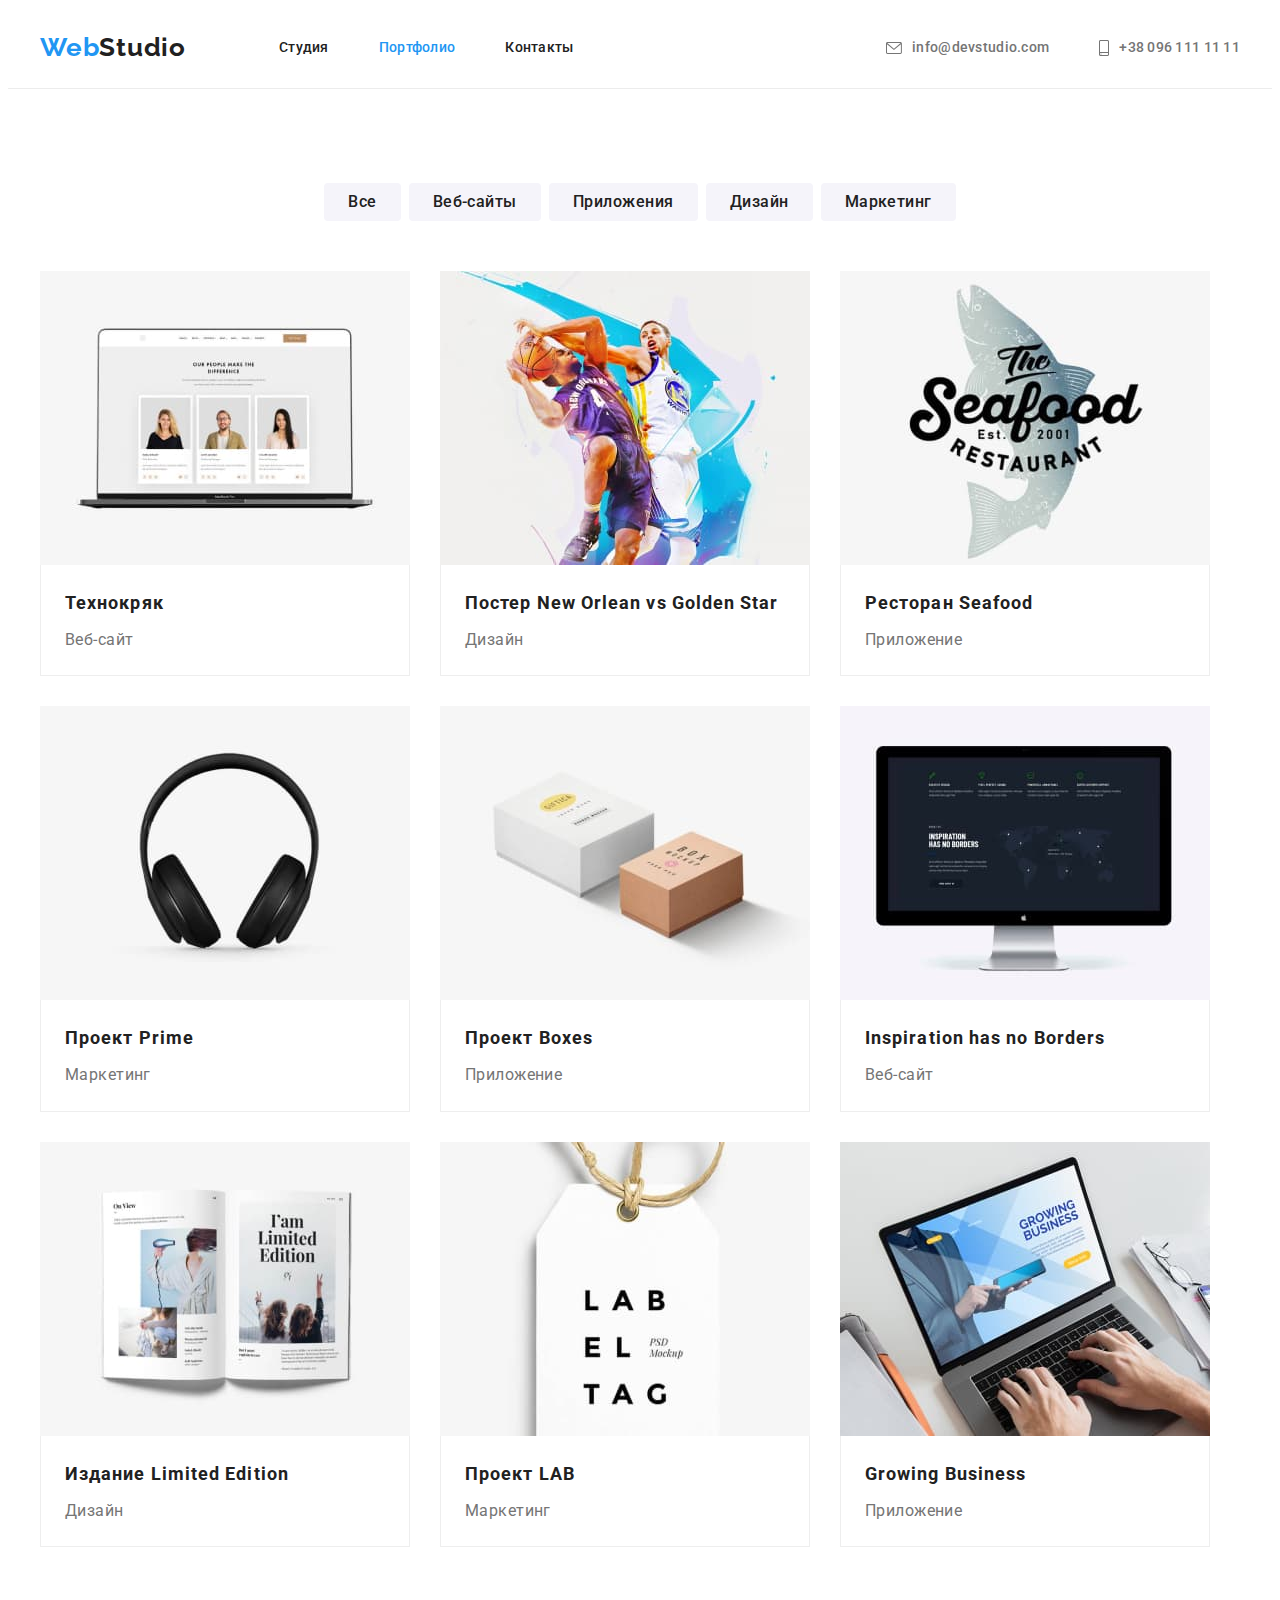
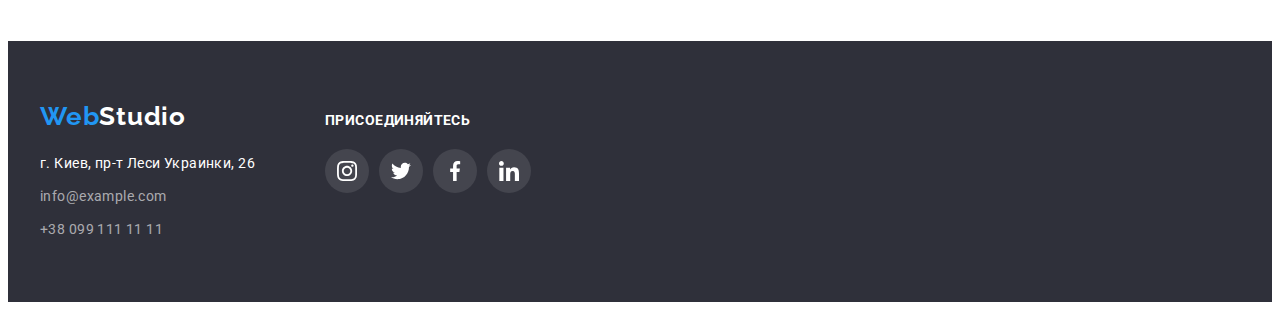
==== portfolio.html @ 62126c89 "Initial commit" ====
<!DOCTYPE html>
<html lang="ru">
  <head>
    <meta charset="UTF-8" />
    <meta http-equiv="X-UA-Compatible" content="IE=edge" />
    <meta name="viewport" content="width=device-width, initial-scale=1.0" />
    <link rel="preconnect" href="https://fonts.googleapis.com" />
    <link rel="preconnect" href="https://fonts.gstatic.com" crossorigin />
    <link
      href="https://fonts.googleapis.com/css2?family=Raleway:wght@700&family=Roboto:wght@400;500;700;900&display=swap"
      rel="stylesheet"
    />
    <title>Document</title>
    <link
      rel="stylesheet"
      href="https://cdnjs.cloudflare.com/ajax/libs/modern-normalize/1.1.0/modern-normalize.min.css"
      integrity="sha512-wpPYUAdjBVSE4KJnH1VR1HeZfpl1ub8YT/NKx4PuQ5NmX2tKuGu6U/JRp5y+Y8XG2tV+wKQpNHVUX03MfMFn9Q=="
      crossorigin="anonymous"
      referrerpolicy="no-referrer"
    />
    <link rel="stylesheet" href="./css/styles.css" />
  </head>
  <body>
    <!-- Шапка сайта -->
    <header class="header">
      <div class="container main-nav">
        <nav class="header-nav main-nav">
          <a href="./index.html" class="header-logo link"
            ><span class="header-web">Web</span><span class="header-studio">Studio</span></a
          >
          <ul class="header-list list">
            <li class="header-item">
              <a href="./index.html" class="header-link link">Студия</a>
            </li>
            <li class="header-item">
              <a href="./portfolio.html" class="header-link link current">Портфолио</a>
            </li>
            <li class="header-item"><a href="" class="header-link link">Контакты</a></li>
          </ul>
        </nav>
        <ul class="header-contact list">
          <li class="contact-item">
            <a href="mailto:info@devstudio.com" class="header-mail link">
              <svg class="contact-soc-icon" width="16" height="12">
                <use href="./images/icons.svg#icon-mail"></use></svg
              >info@devstudio.com
            </a>
          </li>
          <li class="contact-item">
            <a href="tel:+380961111111" class="header-tel link">
              <svg class="contact-soc-icon" width="10" height="16">
                <use href="./images/icons.svg#icon-smartphone"></use></svg
              >+38 096 111 11 11
            </a>
          </li>
        </ul>
      </div>
    </header>

    <!-- Основная часть -->
    <main class="main-portfolio">
      <section class="holder section">
        <div class="container">
          <h1 class="advantege-title">Страница Портфолио</h1>
          <ul class="holder-btns list">
            <li class="holder-item"><button type="button" class="holder-btn">Все</button></li>
            <li class="holder-item"><button type="button" class="holder-btn">Веб-сайты</button></li>
            <li class="holder-item">
              <button type="button" class="holder-btn">Приложения</button>
            </li>
            <li class="holder-item"><button type="button" class="holder-btn">Дизайн</button></li>
            <li class="holder-item"><button type="button" class="holder-btn">Маркетинг</button></li>
          </ul>
          <ul class="pictures-list list">
            <li class="pictures-item border">
              <a class="pictures-active link" href="">
                <img
                  src="./images/img-portfolio-1.jpg"
                  alt="Ноутбук"
                  width="370"
                  height="294"
                  class="pictures-item"
                />
                <div class="pictures-inner">
                  <h2 class="pictures-subtitle">Технокряк</h2>
                  <p class="pictures-text">Веб-сайт</p>
                </div>
              </a>
            </li>
            <li class="pictures-item border">
              <a class="pictures-active link" href="">
                <img
                  src="./images/img-portfolio-2.jpg"
                  alt="Два баскетболиста"
                  width="370"
                  height="294"
                  class="pictures-item"
                />
                <div class="pictures-inner">
                  <h2 class="pictures-subtitle">Постер New Orlean vs Golden Star</h2>
                  <p class="pictures-text">Дизайн</p>
                </div>
              </a>
            </li>
            <li class="pictures-item border">
              <a class="pictures-active link" href="">
                <img
                  src="./images/img-portfolio-3.jpg"
                  alt="Вывеска ресторана"
                  width="370"
                  height="294"
                  class="pictures-item"
                />
                <div class="pictures-inner">
                  <h2 class="pictures-subtitle">Ресторан Seafood</h2>
                  <p class="pictures-text">Приложение</p>
                </div>
              </a>
            </li>
            <li class="pictures-item border">
              <a class="pictures-active link" href="">
                <img
                  src="./images/img-portfolio-4.jpg"
                  alt="Наушники"
                  width="370"
                  height="294"
                  class="pictures-item"
                />
                <div class="pictures-inner">
                  <h2 class="pictures-subtitle">Проект Prime</h2>
                  <p class="pictures-text">Маркетинг</p>
                </div>
              </a>
            </li>
            <li class="pictures-item border">
              <a class="pictures-active link" href="">
                <img
                  src="./images/img-portfolio-5.jpg"
                  alt="Две картонные коробки"
                  width="370"
                  height="294"
                  class="pictures-item"
                />
                <div class="pictures-inner">
                  <h2 class="pictures-subtitle">Проект Boxes</h2>
                  <p class="pictures-text">Приложение</p>
                </div>
              </a>
            </li>
            <li class="pictures-item border">
              <a class="pictures-active link" href="">
                <img
                  src="./images/img-portfolio-6.jpg"
                  alt="Компбютерный монитор"
                  width="370"
                  height="294"
                  class="pictures-item"
                />
                <div class="pictures-inner">
                  <h2 class="pictures-subtitle">Inspiration has no Borders</h2>
                  <p class="pictures-text">Веб-сайт</p>
                </div>
              </a>
            </li>
            <li class="pictures-item border">
              <a class="pictures-active link" href="">
                <img
                  src="./images/img-portfolio-7.jpg"
                  alt="Журнал"
                  width="370"
                  height="294"
                  class="pictures-item"
                />
                <div class="pictures-inner">
                  <h2 class="pictures-subtitle">Издание Limited Edition</h2>
                  <p class="pictures-text">Дизайн</p>
                </div>
              </a>
            </li>
            <li class="pictures-item border">
              <a class="pictures-active link" href="">
                <img
                  src="./images/img-portfolio-8.jpg"
                  alt="Табличка"
                  width="370"
                  height="294"
                  class="pictures-item"
                />
                <div class="pictures-inner">
                  <h2 class="pictures-subtitle">Проект LAB</h2>
                  <p class="pictures-text">Маркетинг</p>
                </div>
              </a>
            </li>
            <li class="pictures-item border">
              <a class="pictures-active link" href="">
                <img
                  src="./images/img-portfolio-9.jpg"
                  alt="Ноутбук с клавиатурой"
                  width="370"
                  height="294"
                  class="pictures-item"
                />
                <div class="pictures-inner">
                  <h2 class="pictures-subtitle">Growing Business</h2>
                  <p class="pictures-text">Приложение</p>
                </div>
              </a>
            </li>
          </ul>
        </div>
      </section>
    </main>

    <!-- Футер -->
    <footer class="footer">
      <div class="container">
        <div class="footer-contact-section">
          <a href="./index.html" class="footer-logo link"
            ><span class="footer-web">Web</span><span class="footer-studio">Studio</span></a
          >
          <address class="footer-address">
            <ul class="footer-list list">
              <li class="footer-item">
                <a
                  href="https://goo.gl/maps/215XMJQ5BbiX2EwE7"
                  target="_blank"
                  rel="noopener nofollow"
                  class="footer-address link"
                  >г. Киев, пр-т Леси Украинки, 26</a
                >
              </li>
              <li class="footer-item">
                <a href="mailto:info@example.com" class="footer-link link">info@example.com</a>
              </li>
              <li class="footer-item">
                <a href="tel:+380991111111" class="footer-link link">+38 099 111 11 11</a>
              </li>
            </ul>
          </address>
        </div>

        <div class="footer-soc-section">
          <strong class="soc-title">присоединяйтесь</strong>
          <ul class="footer-soc-list list">
            <li class="footer-soc-item">
              <a href="" class="footer-soc-link link">
                <svg class="footer-soc-icon" width="20" height="20">
                  <use href="./images/icons.svg#icon-instagram"></use>
                </svg>
              </a>
            </li>
            <li class="footer-soc-item">
              <a href="" class="footer-soc-link link">
                <svg class="footer-soc-icon" width="20" height="20">
                  <use href="./images/icons.svg#icon-twitter"></use>
                </svg>
              </a>
            </li>
            <li class="footer-soc-item">
              <a href="" class="footer-soc-link link">
                <svg class="footer-soc-icon" width="20" height="20">
                  <use href="./images/icons.svg#icon-facebook"></use>
                </svg>
              </a>
            </li>
            <li class="footer-soc-item">
              <a href="" class="footer-soc-link link">
                <svg class="footer-soc-icon" width="20" height="20">
                  <use href="./images/icons.svg#icon-linkedin"></use>
                </svg>
              </a>
            </li>
          </ul>
        </div>
      </div>
    </footer>
  </body>
</html>
---- css/styles.css ----
p,
h1,
h2,
h3,
h4,
h5,
h6 {
  margin: 0;
}

ul {
  margin: 0;
  padding-left: 0;
}

body {
  font-family: Roboto, sans-serif;
  font-size: 14px;
  letter-spacing: 0.03em;
  background-color: var(--main-bkg);
  color: var(--text-color);
}

:root {
  --main-bkg: #ffffff;
  --main-color: #212121;
  --second-color: #ffffff;
  --text-color: #757575;
  --akcent-color: #2196f3;
  --footer-color: rgba(255, 255, 255, 0.6);
  --btn-color: #ffffff;
  --main-title-color: #ffffff;
  --title-color: #212121;
  --btn-bkg: #f5f4fa;
  --typical-padding: 94px;
  --icon-bgc: #ffffff;
  --icon-fill: #afb1b8;
}

.list {
  list-style: none;
}

.link {
  text-decoration: none;
}

.container {
  width: 1200px;
  padding-left: 15px;
  padding-right: 15px;
  margin: 0 auto;
}

.section {
  padding-top: var(--typical-padding);
  padding-bottom: var(--typical-padding);
}

.centered {
  text-align: center;
}

img {
  display: block;
  max-width: 100%;
  height: auto;
}

/* Header */

.header {
  border-bottom: 1px solid rgba(236, 236, 236, 1);
}

.main-nav {
  display: flex;
  align-items: center;
}

.header-logo,
.footer-logo {
  font-family: 'Raleway';
  font-weight: 700;
  font-size: 26px;
  line-height: 1.19;
  letter-spacing: 0.03em;
}

.header-logo {
  padding-top: 24px;
  padding-bottom: 25px;
}

.header-web {
  color: var(--akcent-color);
}

.header-studio {
  color: var(--main-color);
}

.header-link {
  display: block;
  padding-top: 32px;
  padding-bottom: 32px;

  font-weight: 500;
  font-size: 14px;
  line-height: 1.14;
  letter-spacing: 0.02em;
  color: var(--main-color);
}

.header-link:hover,
.header-link:focus {
  color: var(--akcent-color);
}

.header-list {
  display: flex;
  margin-left: 93px;
}

.header-item:not(:last-child) {
  margin-right: 50px;
}

.header-mail,
.header-tel {
  display: flex;
  align-items: center;
  padding-top: 32px;
  padding-bottom: 32px;

  font-weight: 500;
  font-size: 14px;
  line-height: 1.14px;
  letter-spacing: 0.02em;
  color: var(--text-color);
}

.header-contact {
  display: flex;
  align-items: center;
  margin-left: auto;
}

.contact-item:not(:last-child) {
  margin-right: 50px;
}

.header-mail:hover,
.header-mail:focus {
  color: var(--akcent-color);
}

.header-tel:hover,
.header-tel:focus {
  color: var(--akcent-color);
}

.current {
  color: var(--akcent-color);
}

.contact-soc-icon {
  fill: currentColor;
}

.contact-soc-icon {
  margin-right: 10px;
}

.contact-item {
  align-items: center;
  justify-content: center;
  background-size: contain;
}

/* Main-Студия */

.hero {
  padding: 200px 0;
  max-width: 1600px;
  height: 600px;
  margin: 0 auto;
  background-color: #2f303a;
  background-image: linear-gradient(rgba(47, 48, 58, 0.4), rgba(47, 48, 58, 0.4)),
    url(../images/hero-bg.jpg);
  background-repeat: no-repeat;
  background-position: center;
  background-size: cover;
  text-align: center;
}

.hero-title {
  margin-bottom: 30px;

  font-size: 44px;
  font-weight: 900;
  line-height: 1.36;
  letter-spacing: 0.06em;
  text-align: center;
  letter-spacing: 0.06em;
  text-transform: uppercase;
  color: var(--main-title-color);
}

.hero-btn {
  border: 0px;
  display: inline-block;
  padding: 10px 32px;
  border-radius: 4px;
  min-width: 136px;
  align-items: center;

  font-family: inherit;
  font-weight: 700;
  font-size: 16px;
  line-height: 1.88;
  letter-spacing: 0.06em;
  color: var(--second-color);
  background-color: var(--akcent-color);
  cursor: pointer;
}

.hero-btn:hover,
.hero-btn:focus {
  background-color: #188ce8;
}

.advantege-title {
  margin-bottom: 10px;

  position: absolute;
  width: 1px;
  height: 1px;
  margin: -1px;
  border: 0;
  padding: 0;
  white-space: nowrap;
  clip-path: inset(100%);
  clip: rect(0 0 0 0);
  overflow: hidden;
}

.advantege-list {
  display: flex;
  flex-wrap: wrap;
}

.advantege-item {
  width: 270px;
}

.advantege-icons-list {
  display: flex;
  height: 120px;
  align-items: center;
  justify-content: center;

  background: #f5f4fa;
  border-radius: 4px;
  margin-bottom: 30px;
}

.advantege-icons {
  width: 100%;
  height: 100%;
}

.advantege-item:not(:last-child) {
  margin-right: 30px;
}

.advantege-subtitle {
  margin-bottom: 10px;

  font-size: 14px;
  font-weight: 700;
  line-height: 1.14;
  text-transform: uppercase;
  color: var(--main-color);
}

.advantege-text {
  line-height: 1.71;
  color: var(--text-color);
}

.about-title,
.team-title,
.clients-title {
  font-weight: 700;
  font-size: 36px;
  line-height: 1.16;
  color: var(--title-color);
}

.about.section {
  padding-top: 0;
}

.about-title {
  margin-bottom: 50px;
}

.about-list {
  display: flex;
  flex-wrap: wrap;
}

.about-item {
  width: 370px;
}

.about-item:not(:last-child) {
  margin-right: 30px;
}

.team {
  background-color: #f5f4fa;
}

.team-title {
  margin-bottom: 50px;
}

.team-list {
  display: flex;
  flex-wrap: wrap;
}

.team-item {
  width: 270px;
  box-shadow: 0px 1px 3px rgba(0, 0, 0, 0.12), 0px 1px 1px rgba(0, 0, 0, 0.14),
    0px 2px 1px rgba(0, 0, 0, 0.2);
  border-radius: 0px 0px 4px 4px;
  background: var(--main-bkg);
}

.team-item:not(:last-child) {
  margin-right: 30px;
}

.team-inner {
  padding-top: 30px;
  padding-bottom: 30px;
}

.team-subtitle {
  margin-bottom: 10px;

  font-weight: 500;
  font-size: 16px;
  line-height: 1.18;
  text-align: center;
  color: var(--main-color);
}

.team-text {
  font-size: 16px;
  line-height: 1.18;
  text-align: center;
  color: var(--text-color);
}

.masters-soc-list {
  display: flex;
  justify-content: center;
  margin-top: 16px;
}

.masters-soc-item {
  height: 44px;
  width: 44px;
  margin-left: 10px;
}

.masters-soc-item:first-child {
  margin-left: 0;
}

.masters-soc-link {
  display: flex;
  align-items: center;
  justify-content: center;
  width: 100%;
  height: 100%;
  border-radius: 50%;
  background-color: var(--icon-bgc);
  color: var(--icon-fill);
}

.masters-soc-icon {
  fill: currentColor;
}

.masters-soc-link:hover,
.masters-soc-link:focus {
  background-color: var(--akcent-color);
  color: var(--second-color);
}

.clients-soc-list {
  display: flex;
  justify-content: center;
  margin-top: 50px;
}

.clients-soc-item {
  height: 92px;
  width: 170px;
  margin-left: 30px;
}

.clients-soc-item:first-child {
  margin-left: 0;
}

.clients-soc-link {
  display: flex;
  align-items: center;
  justify-content: center;
  width: 100%;
  height: 100%;
  border: 1px solid var(--icon-fill);
  border-radius: 4px;
  background-color: var(--icon-bgc);
  color: var(--icon-fill);
}

.clients-soc-icon {
  fill: currentColor;
}

.clients-soc-link:hover,
.clients-soc-link:focus {
  border: 1px solid var(--akcent-color);
  color: var(--akcent-color);
}

/* Footer */

.footer .container {
  display: flex;
  align-items: baseline;
}

.footer {
  background-color: #2f303a;
  padding-top: 60px;
  padding-bottom: 60px;
}

.footer-address {
  margin-top: 20px;
}

.footer-list {
  font-style: normal;
  font-size: 14px;
  line-height: 1.71;
  letter-spacing: 0.03em;
}

.footer-item:not(:last-child) {
  margin-bottom: 9px;
}

.footer-address {
  color: var(--second-color);
}

.footer-link {
  color: var(--footer-color);
}

.footer-web {
  color: var(--akcent-color);
}

.footer-studio {
  color: var(--main-color);
}

.footer-studio {
  color: var(--second-color);
}

.footer-link:hover,
.footer-link:focus {
  color: var(--akcent-color);
}

.footer-address:hover,
.footer-address:focus {
  color: var(--akcent-color);
}

.footer-soc-list {
  display: flex;
  justify-content: center;
  margin-top: 20px;
}

.footer-soc-item {
  height: 44px;
  width: 44px;
  margin-left: 10px;
}

.footer-soc-item:first-child {
  margin-left: 0;
}

.footer-soc-link {
  display: flex;
  align-items: center;
  justify-content: center;
  width: 100%;
  height: 100%;
  border-radius: 50%;

  background: rgba(255, 255, 255, 0.1);
  color: var(--second-color);
}

.footer-soc-icon {
  fill: currentColor;
}

.footer-soc-link:hover,
.footer-soc-link:focus {
  background-color: var(--akcent-color);
}

.footer-soc-section {
  align-items: center;
  justify-content: center;
  margin-left: 70px;
}

.soc-title {
  font-weight: 700;
  line-height: 1.14;
  text-transform: uppercase;
  color: var(--second-color);
}

/* Main-Портфолио */

.holder-btns {
  display: flex;
  align-items: center;
  justify-content: center;
  margin-bottom: 50px;
}

.holder-btn {
  border: 0px;
  min-width: 73px;
  padding: 6px 24px;
  border-radius: 4px;

  font-family: 'Roboto';
  font-weight: 500;
  font-size: 16px;
  line-height: 1.63;
  letter-spacing: 0.03em;
  color: var(--main-color);
  background: var(--btn-bkg);
  cursor: pointer;
  text-align: center;
}

.holder-item:not(:last-child) {
  margin-right: 8px;
}

.holder-btn:hover,
.holder-btn:focus {
  background-color: var(--akcent-color);
  color: var(--second-color);

  box-shadow: 0px 3px 1px rgba(0, 0, 0, 0.1), 0px 1px 2px rgba(0, 0, 0, 0.08),
    0px 2px 2px rgba(0, 0, 0, 0.12);
}

.pictures-list {
  display: flex;
  flex-wrap: wrap;
}

.pictures-item {
  width: 370px;
}

.pictures-item:not(:nth-child(3n)) {
  margin-right: 30px;
}

.pictures-item:not(:nth-last-child(-n + 3)) {
  margin-bottom: 30px;
}

.pictures-subtitle {
  margin-bottom: 4px;

  font-weight: 700;
  font-size: 18px;
  line-height: 2;
  letter-spacing: 0.06em;
  color: var(--title-color);
}

.pictures-text {
  font-size: 16px;
  line-height: 1.9;
  color: var(--text-color);
}

.pictures-inner {
  padding: 20px 24px;
  border: 1px solid #eeeeee;
  border-top: none;
}

.pictures-active {
  display: block;
}

.pictures-active:hover,
.pictures-active:focus {
  box-shadow: 0px 1px 1px rgba(0, 0, 0, 0.12), 0px 4px 4px rgba(0, 0, 0, 0.06),
    1px 4px 6px rgba(0, 0, 0, 0.16);
}
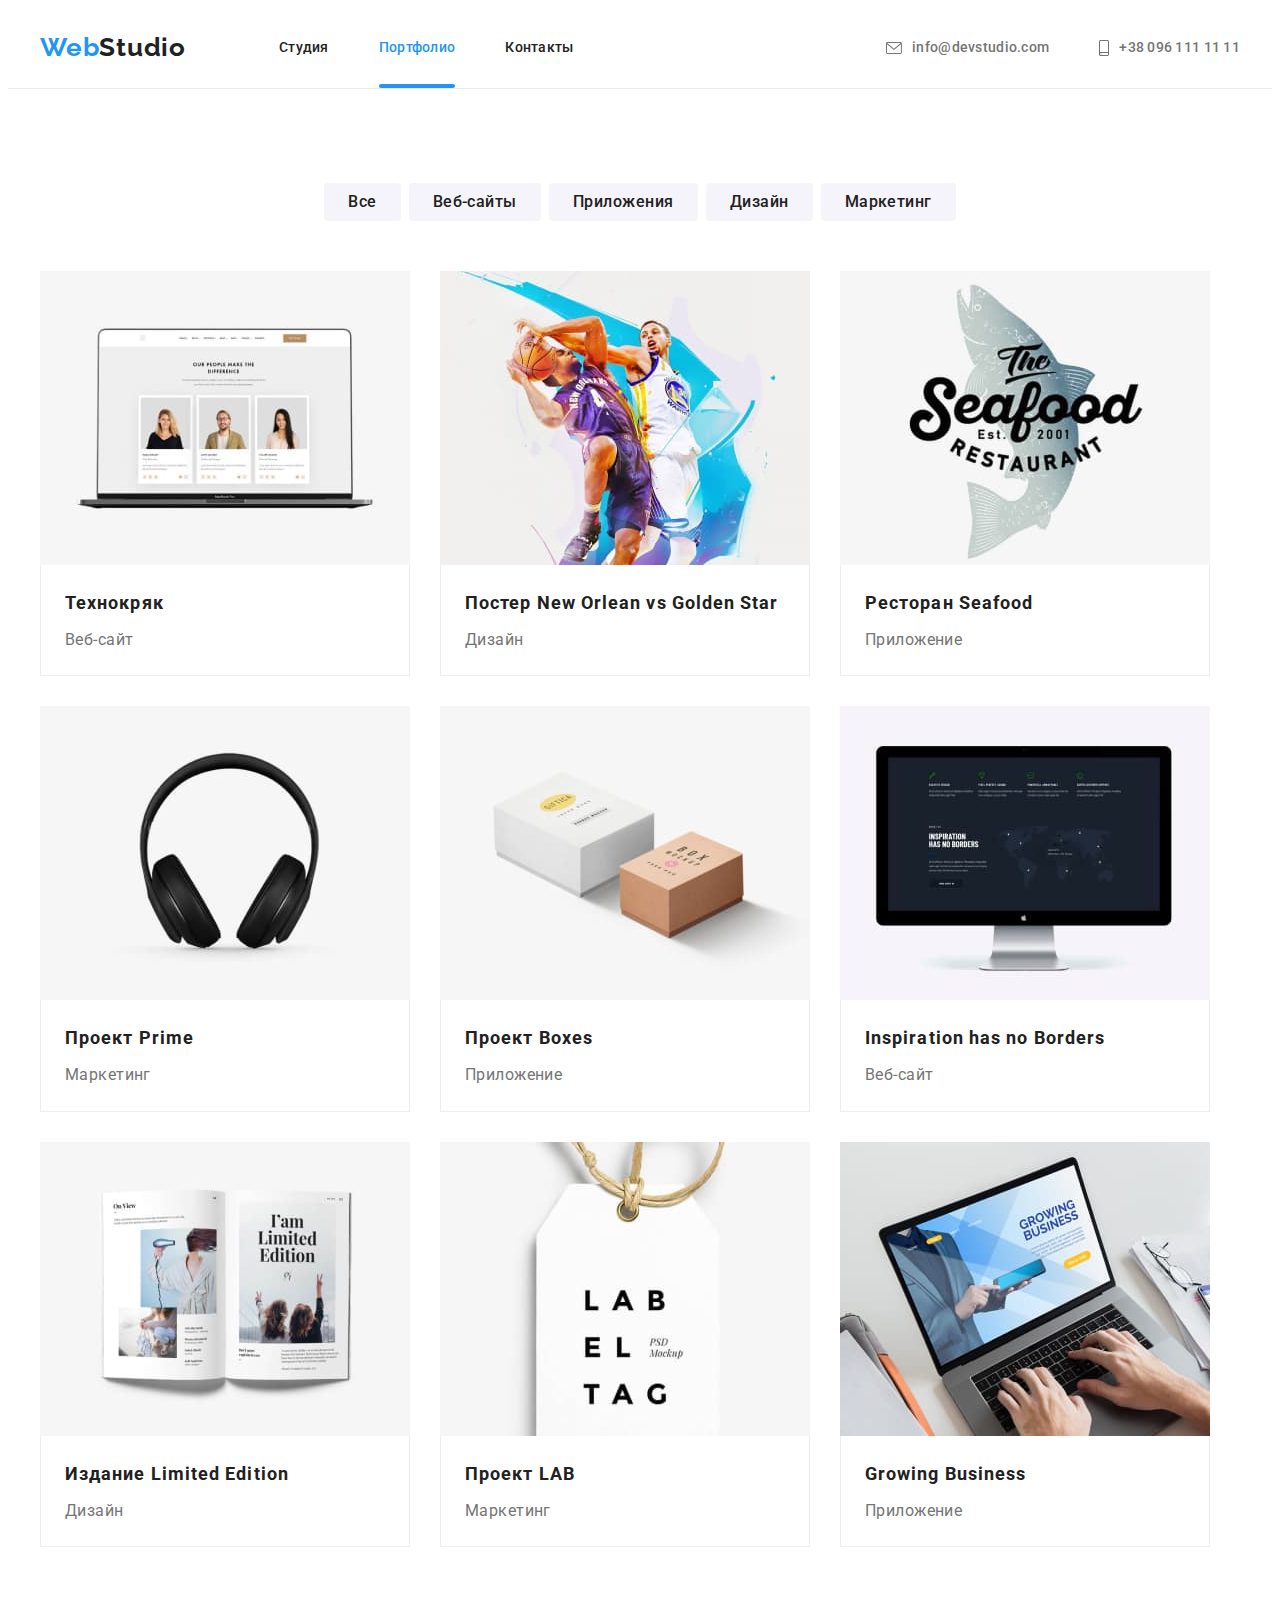
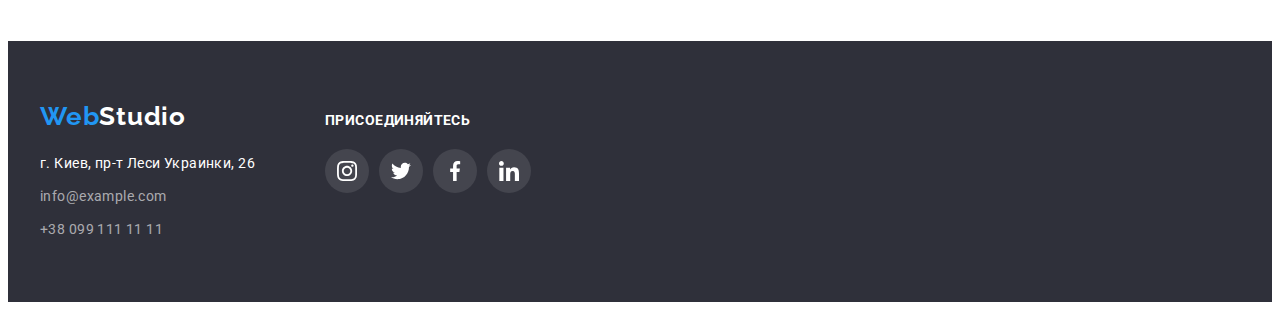
==== commit dac9ef5f: "add transition" ====
--- a/portfolio.html
+++ b/portfolio.html
@@ -72,7 +72,7 @@
             <li class="holder-item"><button type="button" class="holder-btn">Маркетинг</button></li>
           </ul>
           <ul class="pictures-list list">
-            <li class="pictures-item border">
+            <li class="pictures-item">
               <a class="pictures-active link" href="">
                 <img
                   src="./images/img-portfolio-1.jpg"
@@ -87,7 +87,8 @@
                 </div>
               </a>
             </li>
-            <li class="pictures-item border">
+
+            <li class="pictures-item">
               <a class="pictures-active link" href="">
                 <img
                   src="./images/img-portfolio-2.jpg"
@@ -102,7 +103,7 @@
                 </div>
               </a>
             </li>
-            <li class="pictures-item border">
+            <li class="pictures-item">
               <a class="pictures-active link" href="">
                 <img
                   src="./images/img-portfolio-3.jpg"
@@ -117,7 +118,7 @@
                 </div>
               </a>
             </li>
-            <li class="pictures-item border">
+            <li class="pictures-item">
               <a class="pictures-active link" href="">
                 <img
                   src="./images/img-portfolio-4.jpg"
@@ -132,7 +133,7 @@
                 </div>
               </a>
             </li>
-            <li class="pictures-item border">
+            <li class="pictures-item">
               <a class="pictures-active link" href="">
                 <img
                   src="./images/img-portfolio-5.jpg"
@@ -147,7 +148,7 @@
                 </div>
               </a>
             </li>
-            <li class="pictures-item border">
+            <li class="pictures-item">
               <a class="pictures-active link" href="">
                 <img
                   src="./images/img-portfolio-6.jpg"
@@ -162,7 +163,7 @@
                 </div>
               </a>
             </li>
-            <li class="pictures-item border">
+            <li class="pictures-item">
               <a class="pictures-active link" href="">
                 <img
                   src="./images/img-portfolio-7.jpg"
@@ -177,7 +178,7 @@
                 </div>
               </a>
             </li>
-            <li class="pictures-item border">
+            <li class="pictures-item">
               <a class="pictures-active link" href="">
                 <img
                   src="./images/img-portfolio-8.jpg"
@@ -192,7 +193,7 @@
                 </div>
               </a>
             </li>
-            <li class="pictures-item border">
+            <li class="pictures-item">
               <a class="pictures-active link" href="">
                 <img
                   src="./images/img-portfolio-9.jpg"
--- a/css/styles.css
+++ b/css/styles.css
@@ -35,6 +35,7 @@
   --typical-padding: 94px;
   --icon-bgc: #ffffff;
   --icon-fill: #afb1b8;
+  --timing-function: cubic-bezier(0.4, 0, 0.2, 1);
 }
 
 .list {
@@ -105,16 +106,35 @@
   padding-top: 32px;
   padding-bottom: 32px;
 
+  position: relative;
+
   font-weight: 500;
   font-size: 14px;
   line-height: 1.14;
   letter-spacing: 0.02em;
   color: var(--main-color);
+
+  transition: color 250ms var(--timing-function);
 }
 
 .header-link:hover,
 .header-link:focus {
   color: var(--akcent-color);
+}
+
+.header-link.current::after {
+  content: '';
+
+  position: absolute;
+  left: 0;
+  bottom: 0;
+
+  display: block;
+  width: 100%;
+  height: 4px;
+
+  background: var(--akcent-color);
+  border-radius: 2px;
 }
 
 .header-list {
@@ -138,6 +158,8 @@
   line-height: 1.14px;
   letter-spacing: 0.02em;
   color: var(--text-color);
+
+  transition: color 250ms var(--timing-function);
 }
 
 .header-contact {
@@ -223,6 +245,8 @@
   color: var(--second-color);
   background-color: var(--akcent-color);
   cursor: pointer;
+
+  transition: background-color 250ms var(--timing-function);
 }
 
 .hero-btn:hover,
@@ -391,6 +415,8 @@
   border-radius: 50%;
   background-color: var(--icon-bgc);
   color: var(--icon-fill);
+
+  transition: background-color 250ms var(--timing-function), color 250ms var(--timing-function);
 }
 
 .masters-soc-icon {
@@ -429,6 +455,8 @@
   border-radius: 4px;
   background-color: var(--icon-bgc);
   color: var(--icon-fill);
+
+  transition: border 250ms var(--timing-function), color 250ms var(--timing-function);
 }
 
 .clients-soc-icon {
@@ -471,10 +499,14 @@
 
 .footer-address {
   color: var(--second-color);
+
+  transition: color 250ms var(--timing-function);
 }
 
 .footer-link {
   color: var(--footer-color);
+
+  transition: color 250ms var(--timing-function);
 }
 
 .footer-web {
@@ -525,6 +557,8 @@
 
   background: rgba(255, 255, 255, 0.1);
   color: var(--second-color);
+
+  transition: background-color 250ms var(--timing-function);
 }
 
 .footer-soc-icon {
@@ -573,6 +607,9 @@
   background: var(--btn-bkg);
   cursor: pointer;
   text-align: center;
+
+  transition: background-color 250ms var(--timing-function), color 250ms var(--timing-function),
+    box-shadow 250ms var(--timing-function);
 }
 
 .holder-item:not(:last-child) {
@@ -629,6 +666,8 @@
 
 .pictures-active {
   display: block;
+
+  transition: box-shadow 250ms var(--timing-function);
 }
 
 .pictures-active:hover,
